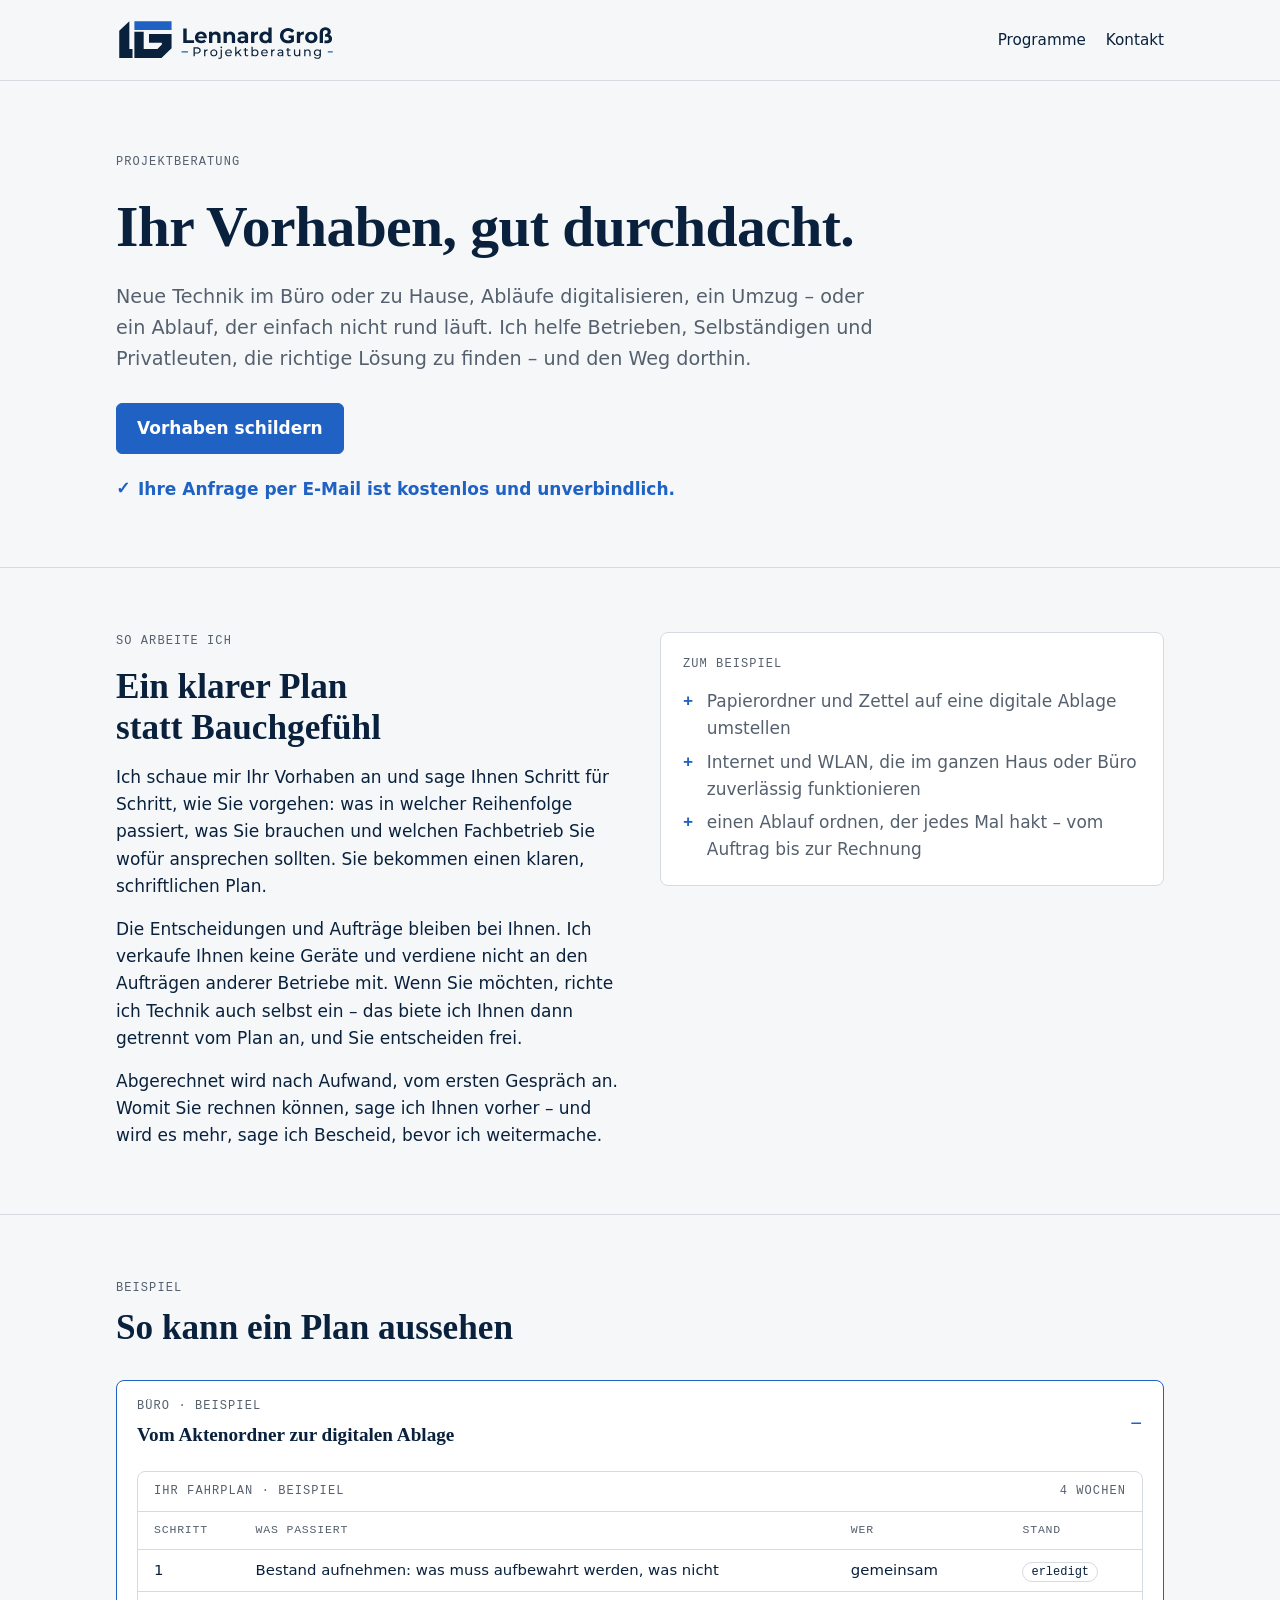
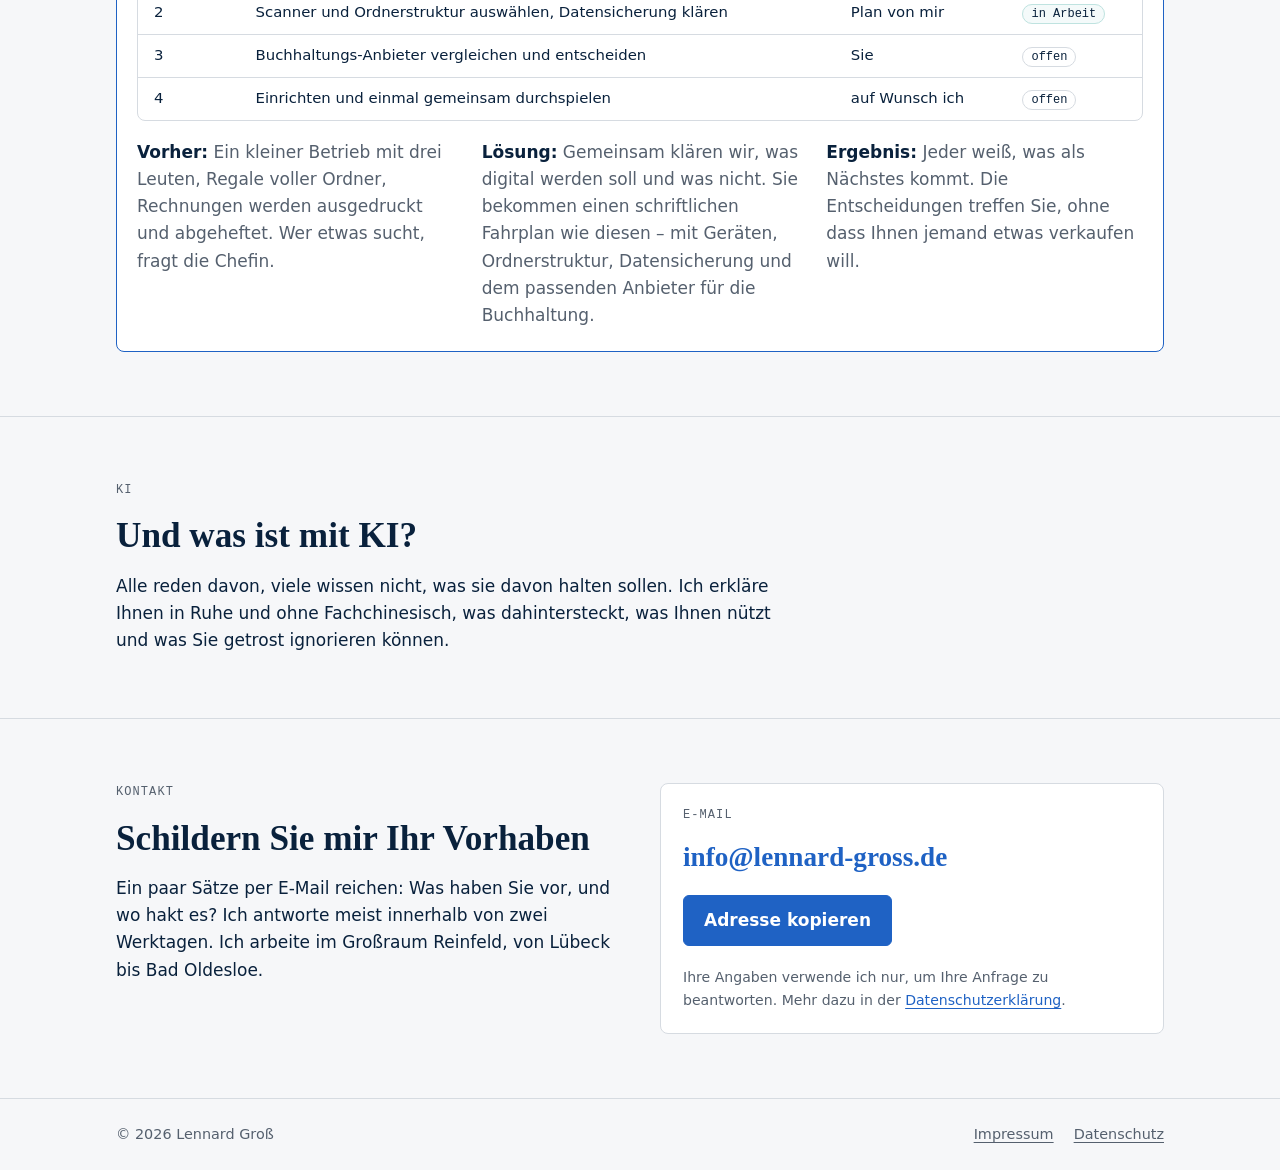
==== projektberatung.html @ ce1eaeb3 "Website lennard-gross.de Co-Authored-By: Claude Opus 5.5 <noreply@anthropic.com>" ====
<!doctype html>
<html lang="de">
<head>
<meta charset="utf-8">
<meta name="viewport" content="width=device-width, initial-scale=1, viewport-fit=cover">
<title>Projektberatung – Lennard Groß</title>
<meta name="description" content="Projektberatung für Betriebe und Privatleute im Großraum Reinfeld, Lübeck und Bad Oldesloe: Vorhaben durchdenken, Schritt für Schritt planen, den richtigen Fachbetrieb finden – auch rund um KI.">
<link rel="stylesheet" href="style.css">
<link rel="icon" href="favicon.svg" type="image/svg+xml">
</head>
<body style="--accent:#1F62C4">

<header class="top">
  <div class="wrap">
    <a class="brand" href="./" aria-label="Zur Startseite"><picture><source srcset="img/logo-projektberatung-negativ.svg" media="(prefers-color-scheme: dark)"><img src="img/logo-projektberatung-farbig.svg" alt="Lennard Groß Projektberatung" height="44"></picture></a>
    <nav class="nav" aria-label="Seite">
      <a href="./">Programme</a>
      <a href="#kontakt">Kontakt</a>
    </nav>
  </div>
</header>

<main>
  <section class="hero">
    <div class="wrap stack">
      <span class="label">Projektberatung</span>
      <h1>Ihr Vorhaben, gut durchdacht.</h1>
      <p class="lead">Neue Technik im Büro oder zu Hause, Abläufe digitalisieren, ein Umzug – oder ein Ablauf, der einfach nicht rund läuft. Ich helfe Betrieben, Selbständigen und Privatleuten, die richtige Lösung zu finden – und den Weg dorthin.</p>
      <div class="actions"><a class="btn" href="#kontakt">Vorhaben schildern</a></div>
      <p class="gratis">Ihre Anfrage per E-Mail ist kostenlos und unverbindlich.</p>
    </div>
  </section>

  <section>
    <div class="wrap split">
      <div class="stack">
        <span class="label">So arbeite ich</span>
        <h2>Ein klarer Plan statt Bauchgefühl</h2>
        <p>Ich schaue mir Ihr Vorhaben an und sage Ihnen Schritt für Schritt, wie Sie vorgehen: was in welcher Reihenfolge passiert, was Sie brauchen und welchen Fachbetrieb Sie wofür ansprechen sollten. Sie bekommen einen klaren, schriftlichen Plan.</p>
        <p>Die Entscheidungen und Aufträge bleiben bei Ihnen. Ich verkaufe Ihnen keine Geräte und verdiene nicht an den Aufträgen anderer Betriebe mit. Wenn Sie möchten, richte ich Technik auch selbst ein – das biete ich Ihnen dann getrennt vom Plan an, und Sie entscheiden frei.</p>
        <p>Abgerechnet wird nach Aufwand, vom ersten Gespräch an. Womit Sie rechnen können, sage ich Ihnen vorher – und wird es mehr, sage ich Bescheid, bevor ich weitermache.</p>
      </div>
      <div class="card">
        <span class="label">Zum Beispiel</span>
        <ul class="ticks">
          <li>Papierordner und Zettel auf eine digitale Ablage umstellen</li>
          <li>Internet und WLAN, die im ganzen Haus oder Büro zuverlässig funktionieren</li>
          <li>einen Ablauf ordnen, der jedes Mal hakt – vom Auftrag bis zur Rechnung</li>
        </ul>
      </div>
    </div>
  </section>

  <section>
    <div class="wrap">
      <div class="head"><span class="label">Beispiel</span><h2>So kann ein Plan aussehen</h2></div>
      <div class="faelle">
        <details open>
          <summary><span class="label">Büro · Beispiel</span><b>Vom Aktenordner zur digitalen Ablage</b></summary>
          <div class="fall">
            <div class="sheet" role="figure" aria-label="Beispielansicht Vom Aktenordner zur digitalen Ablage">
              <div class="sheet-bar"><span class="label">Ihr Fahrplan · Beispiel</span><span class="label">4 Wochen</span></div>
              <div class="table-scroll">
                <table>
                  <thead><tr><th>Schritt</th><th>Was passiert</th><th>Wer</th><th>Stand</th></tr></thead>
                  <tbody>
                    <tr><td>1</td><td>Bestand aufnehmen: was muss aufbewahrt werden, was nicht</td><td>gemeinsam</td><td><span class="tag">erledigt</span></td></tr>
                    <tr><td>2</td><td>Scanner und Ordnerstruktur auswählen, Datensicherung klären</td><td>Plan von mir</td><td><span class="tag due">in Arbeit</span></td></tr>
                    <tr><td>3</td><td>Buchhaltungs-Anbieter vergleichen und entscheiden</td><td>Sie</td><td><span class="tag">offen</span></td></tr>
                    <tr><td>4</td><td>Einrichten und einmal gemeinsam durchspielen</td><td>auf Wunsch ich</td><td><span class="tag">offen</span></td></tr>
                  </tbody>
                </table>
              </div>
            </div>
            <div class="fall-text">
              <p><b>Vorher:</b> Ein kleiner Betrieb mit drei Leuten, Regale voller Ordner, Rechnungen werden ausgedruckt und abgeheftet. Wer etwas sucht, fragt die Chefin.</p>
              <p><b>Lösung:</b> Gemeinsam klären wir, was digital werden soll und was nicht. Sie bekommen einen schriftlichen Fahrplan wie diesen – mit Geräten, Ordnerstruktur, Datensicherung und dem passenden Anbieter für die Buchhaltung.</p>
              <p><b>Ergebnis:</b> Jeder weiß, was als Nächstes kommt. Die Entscheidungen treffen Sie, ohne dass Ihnen jemand etwas verkaufen will.</p>
            </div>
          </div>
        </details>
      </div>
    </div>
  </section>

  <section>
    <div class="wrap stack">
      <span class="label">KI</span>
      <h2>Und was ist mit KI?</h2>
      <p>Alle reden davon, viele wissen nicht, was sie davon halten sollen. Ich erkläre Ihnen in Ruhe und ohne Fachchinesisch, was dahintersteckt, was Ihnen nützt und was Sie getrost ignorieren können.</p>
    </div>
  </section>

  <section id="kontakt">
    <div class="wrap split">
      <div class="stack">
        <span class="label">Kontakt</span>
        <h2>Schildern Sie mir Ihr Vorhaben</h2>
        <p>Ein paar Sätze per E-Mail reichen: Was haben Sie vor, und wo hakt es? Ich antworte meist innerhalb von zwei Werktagen. Ich arbeite im Großraum Reinfeld, von Lübeck bis Bad Oldesloe.</p>
      </div>
      <div class="card kontakt">
        <span class="label">E-Mail</span>
        <p class="mail-gross"><span data-mail="info|lennard-gross.de">info (at) lennard-gross (punkt) de</span></p>
        <div class="actions"><button class="btn" type="button" id="mail-kopieren">Adresse kopieren</button></div>
        <p class="small" id="kopiert" role="status" aria-live="polite"></p>
        <p class="small">Ihre Angaben verwende ich nur, um Ihre Anfrage zu beantworten. Mehr dazu in der <a href="datenschutz.html">Datenschutzerklärung</a>.</p>
      </div>
    </div>
  </section>
</main>

<footer class="foot">
  <div class="wrap">
    <span>© 2026 Lennard Groß</span>
    <nav aria-label="Rechtliches"><a href="impressum.html">Impressum</a><a href="datenschutz.html">Datenschutz</a></nav>
  </div>
</footer>
<script src="contact.js" defer></script>
</body>
</html>
---- style.css ----
/* Lennard Groß Softwarebau
   Layout: eine ruhige Spalte wie ein Werkstattblatt – feine Linien, kleine Mono-Labels als Bauteil-Beschriftung.
   Keine externen Schriften (Datenschutz): Systemschriften. */
:root {
  --paper: #f6f7f9;
  --surface: #ffffff;
  --ink: #09213c;
  --muted: #55606e;
  --line: #d6dbe1;
  --accent: #0b7a75;
  --accent-ink: #ffffff;
  --mark: #bfe3e0;
  --font-display: "Iowan Old Style", "Palatino Linotype", Palatino, "Book Antiqua", Georgia, serif;
  --font-body: system-ui, -apple-system, "Segoe UI", Roboto, "Helvetica Neue", Arial, sans-serif;
  --font-mono: ui-monospace, "Cascadia Mono", "SFMono-Regular", Consolas, "Liberation Mono", monospace;
  --wrap: 68rem;
  color-scheme: light;
}
@media (prefers-color-scheme: dark) {
  :root {
    --paper: #0b1626; --surface: #112038; --ink: #e6ebf2; --muted: #9eabbb; --line: #23344d;
    --accent: #4fd1c5; --accent-ink: #0b1626; --mark: #1d5c58; color-scheme: dark;
  }
}

* { box-sizing: border-box; }
html { -webkit-text-size-adjust: 100%; }
body { margin: 0; background: var(--paper); color: var(--ink); font-family: var(--font-body);
  font-size: 1.0625rem; line-height: 1.6; }
img { max-width: 100%; }
a { color: var(--accent); text-underline-offset: .18em; }
a:focus-visible, button:focus-visible, input:focus-visible, textarea:focus-visible {
  outline: 2px solid var(--accent); outline-offset: 2px; }

.wrap { max-width: var(--wrap); margin: 0 auto;
  padding-left: max(20px, env(safe-area-inset-left, 0px)); padding-right: max(20px, env(safe-area-inset-right, 0px)); }

/* Kopf */
.top { border-bottom: 1px solid var(--line); }
.top .wrap { display: flex; flex-wrap: wrap; gap: 8px 24px; align-items: center; justify-content: space-between; padding-block: 18px; }
.brand { text-decoration: none; color: var(--ink); display: flex; flex-direction: column; line-height: 1.15; }
.brand img { display: block; height: 44px; width: auto; }
.brand b { font-family: var(--font-display); font-size: 1.3rem; font-weight: 700; letter-spacing: .005em; }
.brand span { font-family: var(--font-mono); font-size: .72rem; letter-spacing: .08em; text-transform: uppercase; color: var(--muted); }
.nav { display: flex; flex-wrap: wrap; gap: 4px 20px; font-size: .95rem; }
.nav a { color: var(--ink); text-decoration: none; }
.nav a:hover { color: var(--accent); }

/* Typo */
h1, h2, h3 { font-family: var(--font-display); line-height: 1.15; text-wrap: balance; margin: 0; }
h1 { font-size: clamp(2.2rem, 5.5vw, 3.6rem); font-weight: 700; letter-spacing: -.01em; }
h2 { font-size: clamp(1.6rem, 3.4vw, 2.2rem); font-weight: 700; }
h3 { font-size: 1.25rem; font-weight: 700; }
p { margin: 0; max-width: 64ch; }
.label { font-family: var(--font-mono); font-size: .75rem; letter-spacing: .09em; text-transform: uppercase; color: var(--muted); }
.lead { font-size: 1.2rem; color: var(--muted); }
.lead b { color: var(--ink); }

/* Abschnitte */
section { padding-block: 64px; border-bottom: 1px solid var(--line); }
section:last-of-type { border-bottom: 0; }
.stack { display: flex; flex-direction: column; gap: 16px; }
.head { display: flex; flex-direction: column; gap: 10px; margin-bottom: 32px; }

/* Einstieg */
.hero { padding-block: 72px 64px; }
.hero h1 em { font-style: normal; background: linear-gradient(transparent 62%, color-mix(in srgb, var(--mark) 55%, transparent) 62%); padding-inline: .06em; }
.hero .stack { gap: 22px; }
.actions { display: flex; flex-wrap: wrap; gap: 12px; margin-top: 6px; }
.btn { display: inline-block; font: inherit; font-weight: 600; text-decoration: none; padding: 11px 20px; border-radius: 6px;
  background: var(--accent); color: var(--accent-ink); border: 1px solid var(--accent); cursor: pointer; }
.btn.ghost { background: transparent; color: var(--accent); }
.btn:hover { filter: brightness(1.08); }

/* Werkstück-Beispiel */
.sheet { background: var(--surface); border: 1px solid var(--line); border-radius: 8px; overflow: hidden; }
.sheet-bar { display: flex; justify-content: space-between; gap: 12px; flex-wrap: wrap; padding: 10px 16px; border-bottom: 1px solid var(--line); }
.table-scroll { overflow-x: auto; }
table { border-collapse: collapse; width: 100%; font-size: .93rem; font-variant-numeric: tabular-nums; }
th, td { text-align: left; padding: 9px 16px; border-bottom: 1px solid var(--line); white-space: nowrap; }
th { font-family: var(--font-mono); font-size: .72rem; letter-spacing: .07em; text-transform: uppercase; color: var(--muted); font-weight: 500; }
tr:last-child td { border-bottom: 0; }
.tag { font-family: var(--font-mono); font-size: .75rem; padding: 2px 8px; border-radius: 99px; border: 1px solid var(--line); }
.tag.due { border-color: var(--mark); background: color-mix(in srgb, var(--mark) 18%, transparent); }

/* Raster */
.grid { display: grid; gap: 20px; grid-template-columns: repeat(auto-fit, minmax(16rem, 1fr)); }
.card { background: var(--surface); border: 1px solid var(--line); border-radius: 8px; padding: 22px; display: flex; flex-direction: column; gap: 10px; min-width: 0; }
.card p { color: var(--muted); }

.split { display: grid; gap: 40px; grid-template-columns: repeat(auto-fit, minmax(18rem, 1fr)); align-items: start; }
.split > * { min-width: 0; }

/* Rahmen: passt / passt nicht */
.fit { display: flex; flex-direction: column; gap: 12px; padding-top: 14px; border-top: 2px solid var(--accent); }
.fit.no { border-top-color: var(--muted); }
.fit ul { margin: 0; padding: 0; list-style: none; display: flex; flex-direction: column; gap: 10px; }
.fit li { position: relative; padding-left: 1.6em; }
.fit li::before { position: absolute; left: 0; font-family: var(--font-mono); font-weight: 700; }
.fit.yes li::before { content: "+"; color: var(--accent); }
.fit.no li::before { content: "–"; color: var(--muted); }
.fit.no li { color: var(--muted); }

/* Ablauf */
.steps { list-style: none; margin: 0; padding: 0; display: grid; gap: 20px; grid-template-columns: repeat(auto-fit, minmax(14rem, 1fr)); counter-reset: s; }
.steps li { border-top: 2px solid var(--ink); padding-top: 14px; display: flex; flex-direction: column; gap: 8px; counter-increment: s; }
.steps li::before { content: "Schritt " counter(s); font-family: var(--font-mono); font-size: .75rem; letter-spacing: .09em; text-transform: uppercase; color: var(--accent); }
.steps p { color: var(--muted); }

/* Zusagen */
.promises { list-style: none; margin: 0; padding: 0; display: flex; flex-direction: column; gap: 0; border-top: 1px solid var(--line); }
.promises li { display: grid; grid-template-columns: 9rem 1fr; gap: 16px; padding: 14px 0; border-bottom: 1px solid var(--line); }
.promises b { font-weight: 600; }
.promises span { color: var(--muted); }
@media (max-width: 34rem) { .promises li { grid-template-columns: 1fr; gap: 2px; } }

/* Formular */
form { display: flex; flex-direction: column; gap: 16px; }
.field { display: flex; flex-direction: column; gap: 6px; }
.field label { font-weight: 600; font-size: .95rem; }
input[type="text"], input[type="email"], textarea { font: inherit; width: 100%; padding: 10px 12px; border-radius: 6px;
  border: 1px solid var(--line); background: var(--surface); color: var(--ink); }
textarea { min-height: 9rem; resize: vertical; }
.hp { position: absolute; left: -9999px; width: 1px; height: 1px; overflow: hidden; }
.small { font-size: .88rem; color: var(--muted); }
.status { font-weight: 600; }
.status.ok { color: var(--accent); }
.status.err { color: #b3261e; }

/* Rechtstexte */
.legal { padding-block: 56px; }
.legal .stack { gap: 14px; }
.legal h2 { font-size: 1.35rem; margin-top: 18px; }
.legal address { font-style: normal; }

/* Fuß */
.foot { border-top: 1px solid var(--line); }
.foot .wrap { display: flex; flex-wrap: wrap; gap: 8px 24px; justify-content: space-between; padding-block: 24px; font-size: .9rem; color: var(--muted); }
.foot nav { display: flex; gap: 20px; }
.foot a { color: var(--muted); }

@media (prefers-reduced-motion: reduce) { * { transition: none !important; animation: none !important; } }

/* Bereichslogo über einem Abschnitt */
.bereich-logo img { height: 40px; width: auto; display: block; }

/* Haken-Liste in der Referenz */
.ticks { margin: 4px 0 0; padding: 0; list-style: none; display: flex; flex-direction: column; gap: 6px; color: var(--muted); }
.ticks li { position: relative; padding-left: 1.4em; }
.ticks li::before { content: "+"; position: absolute; left: 0; font-family: var(--font-mono); font-weight: 700; color: var(--accent); }

/* Kontakt per E-Mail */
.mail-gross { font-family: var(--font-display); font-size: clamp(1.3rem, 3vw, 1.7rem); font-weight: 700; word-break: break-all; }
.mail-gross a { text-decoration: none; }

/* Aufklappbare Beispiele */
.faelle { display: flex; flex-direction: column; gap: 12px; }
.faelle details { background: var(--surface); border: 1px solid var(--line); border-radius: 8px; }
.faelle details[open] { border-color: var(--accent); }
.faelle summary { cursor: pointer; list-style: none; padding: 16px 52px 16px 20px; display: flex; flex-direction: column; gap: 4px; position: relative; }
.faelle summary::-webkit-details-marker { display: none; }
.faelle summary b { font-family: var(--font-display); font-size: 1.2rem; }
.faelle summary::after { content: "+"; position: absolute; right: 20px; top: 50%; transform: translateY(-50%); font-family: var(--font-mono); font-size: 1.4rem; color: var(--accent); }
.faelle details[open] summary::after { content: "–"; }
.faelle summary:focus-visible { outline: 2px solid var(--accent); outline-offset: 2px; border-radius: 8px; }
.fall { padding: 4px 20px 22px; display: flex; flex-direction: column; gap: 18px; }
.fall-text { display: grid; gap: 10px 28px; grid-template-columns: repeat(auto-fit, minmax(15rem, 1fr)); }
.fall p { color: var(--muted); max-width: none; }
.fall b { color: var(--ink); }

/* Über mich: Foto */
.portrait { display: block; width: 100%; max-width: 15rem; aspect-ratio: 4 / 5; object-fit: cover; border-radius: 8px; border: 1px solid var(--line); margin-top: 8px; }
.portrait.platzhalter { display: grid; place-items: center; background: var(--surface); border-style: dashed; }

/* Hervorhebung: Anfrage kostenlos */
.gratis { font-weight: 600; color: var(--accent); display: flex; align-items: center; gap: 8px; }
.gratis::before { content: "✓"; font-family: var(--font-mono); }
.promises li.hervor b, .promises li.hervor span { color: var(--accent); font-weight: 600; }

/* Preistabelle */
.preise td:first-child { white-space: normal; min-width: 14rem; }
.preise th:nth-child(3), .preise td:nth-child(3) { color: var(--accent); font-weight: 600; }
.preise-fuss { margin-top: 12px; max-width: 48rem; }
.beispiel-rechnung { margin-top: 20px; max-width: 48rem; }

/* Unterzeile zum Slogan */
.subline { font-family: var(--font-mono); font-size: 1.05rem; letter-spacing: .04em; color: var(--accent); font-weight: 600; margin-top: -8px; }
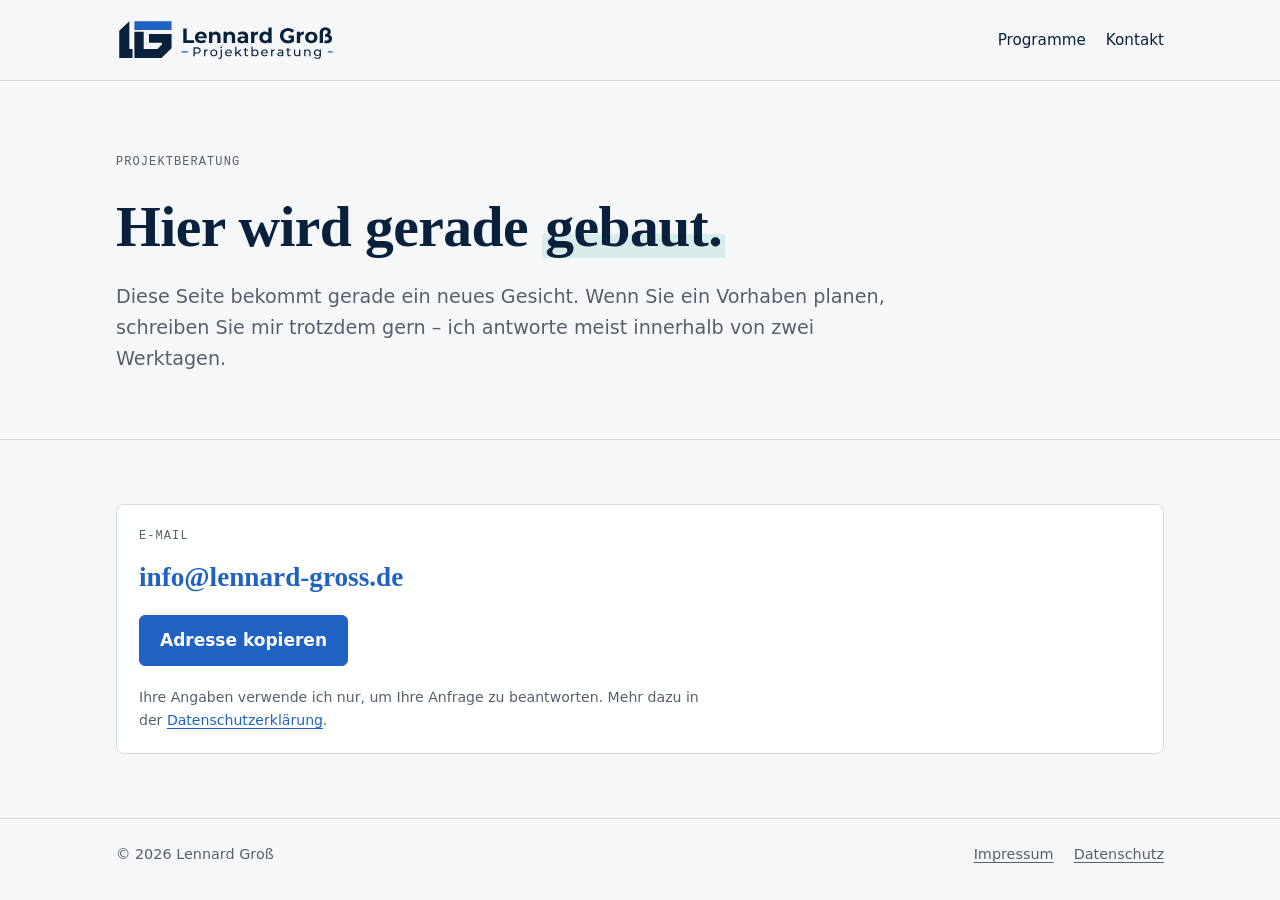
==== commit acbf762f: "Projektberatung: vorübergehend Baustellen-Seite Co-Authored-By: Claude Opus 5.5 <noreply@anthropic.c" ====
--- a/projektberatung.html
+++ b/projektberatung.html
@@ -3,8 +3,8 @@
 <head>
 <meta charset="utf-8">
 <meta name="viewport" content="width=device-width, initial-scale=1, viewport-fit=cover">
-<title>Projektberatung – Lennard Groß</title>
-<meta name="description" content="Projektberatung für Betriebe und Privatleute im Großraum Reinfeld, Lübeck und Bad Oldesloe: Vorhaben durchdenken, Schritt für Schritt planen, den richtigen Fachbetrieb finden – auch rund um KI.">
+<title>Projektberatung – Lennard Groß – hier wird gebaut</title>
+<meta name="robots" content="noindex">
 <link rel="stylesheet" href="style.css">
 <link rel="icon" href="favicon.svg" type="image/svg+xml">
 </head>
@@ -24,80 +24,13 @@
   <section class="hero">
     <div class="wrap stack">
       <span class="label">Projektberatung</span>
-      <h1>Ihr Vorhaben, gut durchdacht.</h1>
-      <p class="lead">Neue Technik im Büro oder zu Hause, Abläufe digitalisieren, ein Umzug – oder ein Ablauf, der einfach nicht rund läuft. Ich helfe Betrieben, Selbständigen und Privatleuten, die richtige Lösung zu finden – und den Weg dorthin.</p>
-      <div class="actions"><a class="btn" href="#kontakt">Vorhaben schildern</a></div>
-      <p class="gratis">Ihre Anfrage per E-Mail ist kostenlos und unverbindlich.</p>
-    </div>
-  </section>
-
-  <section>
-    <div class="wrap split">
-      <div class="stack">
-        <span class="label">So arbeite ich</span>
-        <h2>Ein klarer Plan statt Bauchgefühl</h2>
-        <p>Ich schaue mir Ihr Vorhaben an und sage Ihnen Schritt für Schritt, wie Sie vorgehen: was in welcher Reihenfolge passiert, was Sie brauchen und welchen Fachbetrieb Sie wofür ansprechen sollten. Sie bekommen einen klaren, schriftlichen Plan.</p>
-        <p>Die Entscheidungen und Aufträge bleiben bei Ihnen. Ich verkaufe Ihnen keine Geräte und verdiene nicht an den Aufträgen anderer Betriebe mit. Wenn Sie möchten, richte ich Technik auch selbst ein – das biete ich Ihnen dann getrennt vom Plan an, und Sie entscheiden frei.</p>
-        <p>Abgerechnet wird nach Aufwand, vom ersten Gespräch an. Womit Sie rechnen können, sage ich Ihnen vorher – und wird es mehr, sage ich Bescheid, bevor ich weitermache.</p>
-      </div>
-      <div class="card">
-        <span class="label">Zum Beispiel</span>
-        <ul class="ticks">
-          <li>Papierordner und Zettel auf eine digitale Ablage umstellen</li>
-          <li>Internet und WLAN, die im ganzen Haus oder Büro zuverlässig funktionieren</li>
-          <li>einen Ablauf ordnen, der jedes Mal hakt – vom Auftrag bis zur Rechnung</li>
-        </ul>
-      </div>
-    </div>
-  </section>
-
-  <section>
-    <div class="wrap">
-      <div class="head"><span class="label">Beispiel</span><h2>So kann ein Plan aussehen</h2></div>
-      <div class="faelle">
-        <details open>
-          <summary><span class="label">Büro · Beispiel</span><b>Vom Aktenordner zur digitalen Ablage</b></summary>
-          <div class="fall">
-            <div class="sheet" role="figure" aria-label="Beispielansicht Vom Aktenordner zur digitalen Ablage">
-              <div class="sheet-bar"><span class="label">Ihr Fahrplan · Beispiel</span><span class="label">4 Wochen</span></div>
-              <div class="table-scroll">
-                <table>
-                  <thead><tr><th>Schritt</th><th>Was passiert</th><th>Wer</th><th>Stand</th></tr></thead>
-                  <tbody>
-                    <tr><td>1</td><td>Bestand aufnehmen: was muss aufbewahrt werden, was nicht</td><td>gemeinsam</td><td><span class="tag">erledigt</span></td></tr>
-                    <tr><td>2</td><td>Scanner und Ordnerstruktur auswählen, Datensicherung klären</td><td>Plan von mir</td><td><span class="tag due">in Arbeit</span></td></tr>
-                    <tr><td>3</td><td>Buchhaltungs-Anbieter vergleichen und entscheiden</td><td>Sie</td><td><span class="tag">offen</span></td></tr>
-                    <tr><td>4</td><td>Einrichten und einmal gemeinsam durchspielen</td><td>auf Wunsch ich</td><td><span class="tag">offen</span></td></tr>
-                  </tbody>
-                </table>
-              </div>
-            </div>
-            <div class="fall-text">
-              <p><b>Vorher:</b> Ein kleiner Betrieb mit drei Leuten, Regale voller Ordner, Rechnungen werden ausgedruckt und abgeheftet. Wer etwas sucht, fragt die Chefin.</p>
-              <p><b>Lösung:</b> Gemeinsam klären wir, was digital werden soll und was nicht. Sie bekommen einen schriftlichen Fahrplan wie diesen – mit Geräten, Ordnerstruktur, Datensicherung und dem passenden Anbieter für die Buchhaltung.</p>
-              <p><b>Ergebnis:</b> Jeder weiß, was als Nächstes kommt. Die Entscheidungen treffen Sie, ohne dass Ihnen jemand etwas verkaufen will.</p>
-            </div>
-          </div>
-        </details>
-      </div>
-    </div>
-  </section>
-
-  <section>
-    <div class="wrap stack">
-      <span class="label">KI</span>
-      <h2>Und was ist mit KI?</h2>
-      <p>Alle reden davon, viele wissen nicht, was sie davon halten sollen. Ich erkläre Ihnen in Ruhe und ohne Fachchinesisch, was dahintersteckt, was Ihnen nützt und was Sie getrost ignorieren können.</p>
+      <h1>Hier wird gerade <em>gebaut.</em></h1>
+      <p class="lead">Diese Seite bekommt gerade ein neues Gesicht. Wenn Sie ein Vorhaben planen, schreiben Sie mir trotzdem gern – ich antworte meist innerhalb von zwei Werktagen.</p>
     </div>
   </section>
 
   <section id="kontakt">
     <div class="wrap split">
-      <div class="stack">
-        <span class="label">Kontakt</span>
-        <h2>Schildern Sie mir Ihr Vorhaben</h2>
-        <p>Ein paar Sätze per E-Mail reichen: Was haben Sie vor, und wo hakt es? Ich antworte meist innerhalb von zwei Werktagen. Ich arbeite im Großraum Reinfeld, von Lübeck bis Bad Oldesloe.</p>
-      </div>
       <div class="card kontakt">
         <span class="label">E-Mail</span>
         <p class="mail-gross"><span data-mail="info|lennard-gross.de">info (at) lennard-gross (punkt) de</span></p>
